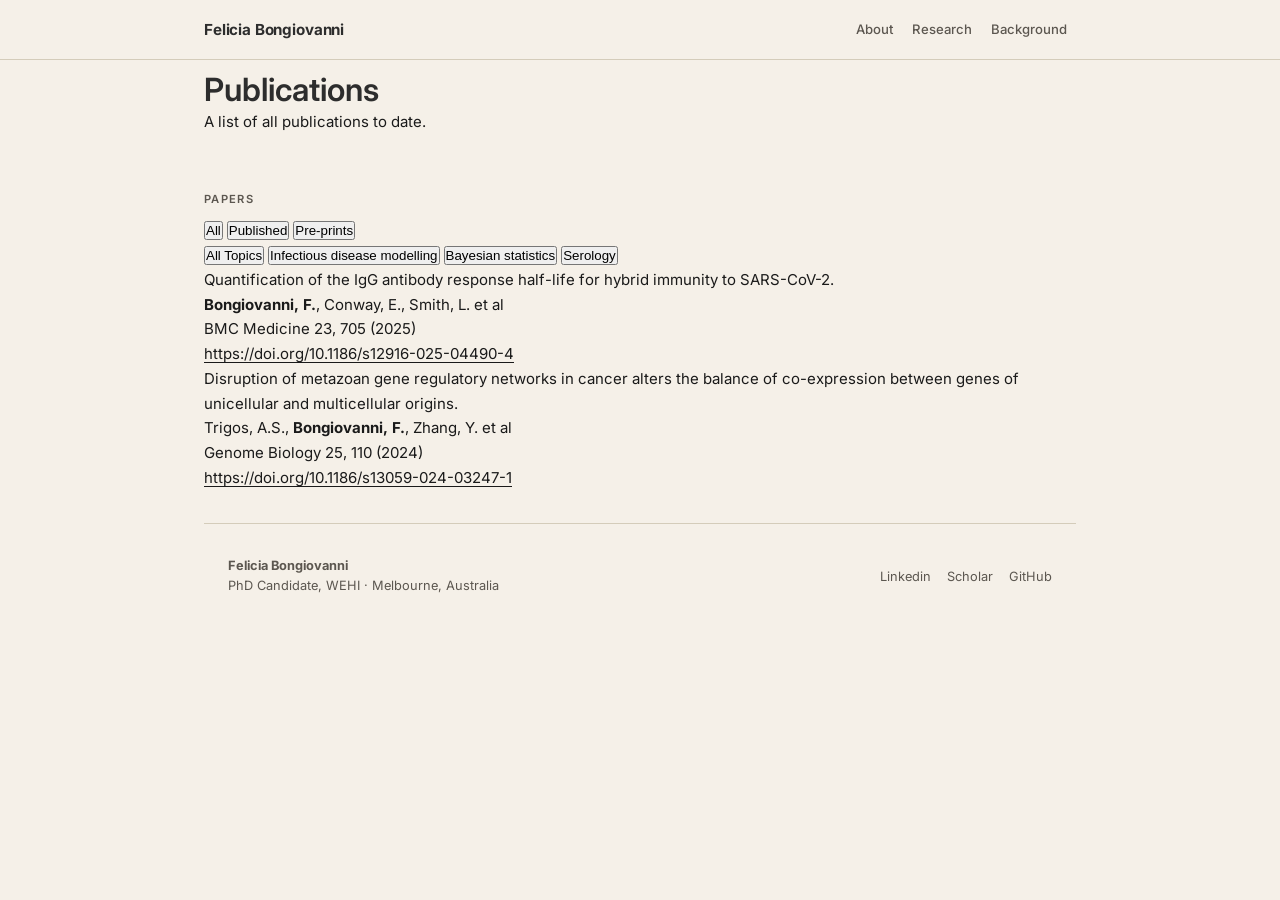
==== publications.html @ 47ed5c1d "Adding initial files for website" ====
<!DOCTYPE html>
<html lang="en">
<head>
  <meta charset="UTF-8">
  <meta name="viewport" content="width=device-width, initial-scale=1.0">
  <title>Publications</title>
  <link rel="stylesheet" href="css/style.css">
</head>
<body class="page-body">

  <!-- Navigation -->
  <nav class="nav">
    <div class="nav-inner">
      <a class="nav-logo" href="index.html">Felicia Bongiovanni</a>
      <button class="nav-toggle" id="navToggle" aria-label="Toggle menu">
        <svg width="20" height="20" fill="none" stroke="currentColor" stroke-width="2" viewBox="0 0 24 24">
          <line x1="3" y1="6" x2="21" y2="6"/><line x1="3" y1="12" x2="21" y2="12"/><line x1="3" y1="18" x2="21" y2="18"/>
        </svg>
      </button>
      <ul class="nav-links" id="navLinks">
        <li><a href="index.html#about">About</a></li>
        <li><a href="index.html#research">Research</a></li>
        <li><a href="index.html#background">Background</a></li>
      </ul>
      </a>
    </div>
  </nav>

  <!-- Page Header -->
  <div class="page-header">
    <div class="container">
      <p class="section-label"></p>
      <h1>Publications</h1>
      <p class="lead">A list of all publications to date.</p>
    </div>
  </div>


  <!-- ===== PUBLICATIONS ===== -->
  <section class="section" id="publications">
    <div class="container">
      <p class="section-label">Papers</p>

      <!-- Filter Bar -->
      <div class="filter-bar">
        <div class="filter-group filter-group-status">
          <button class="filter-btn filter-status active" data-status="all">All</button>
          <button class="filter-btn filter-status" data-status="published">Published</button>
          <button class="filter-btn filter-status" data-status="preprint">Pre-prints</button>
        </div>
        <div class="filter-group filter-group-topic">
          <button class="filter-btn filter-topic active" data-cat="all">All Topics</button>
          <button class="filter-btn filter-topic" data-cat="cat1">Infectious disease modelling</button>
          <button class="filter-btn filter-topic" data-cat="cat2">Bayesian statistics</button>
          <button class="filter-btn filter-topic" data-cat="cat3">Serology</button>
        </div>
      </div>

      <div class="pub-list">

        <!-- ── 2026 ── -->

        <div class="pub-card" data-status="published" data-cat="cat1">
          <div class="pub-title">Quantification of the IgG antibody response half-life for hybrid immunity to SARS-CoV-2.</div>
          <div class="pub-authors"><strong>Bongiovanni, F.</strong>, Conway, E., Smith, L. et al</div>
          <div class="pub-venue">BMC Medicine 23, 705 (2025)</div>
          <div class="pub-links"><a href="https://doi.org/10.1186/s12916-025-04490-4">https://doi.org/10.1186/s12916-025-04490-4</a></div>
        </div>
        
        <!-- ── 2024 ── -->
        
        <div class="pub-card" data-status="published" data-cat="">
          <div class="pub-title">Disruption of metazoan gene regulatory networks in cancer alters the balance of co-expression between genes of unicellular and multicellular origins.</div>
          <div class="pub-authors">Trigos, A.S., <strong>Bongiovanni, F.</strong>, Zhang, Y. et al</div>
          <div class="pub-venue">Genome Biology 25, 110 (2024)</div>
          <div class="pub-links"><a href="https://doi.org/10.1186/s13059-024-03247-1">https://doi.org/10.1186/s13059-024-03247-1</a></div>
        </div>
        
        
        
  <!-- Footer -->
 <footer>
    <div class="footer-inner">
      <div class="footer-left">
        <strong>Felicia Bongiovanni</strong><br>
        PhD Candidate, WEHI · Melbourne, Australia
      </div>
      <div class="footer-links">
        <a href="https://au.linkedin.com/in/felicia-bongiovanni" target="_blank" rel="noopener">Linkedin</a>
        <a href="https://scholar.google.com/citations?hl=en&user=94XxXnkAAAAJ" target="_blank" rel="noopener">Scholar</a>
        <a href="https://github.com/felbongiovanni" target="_blank" rel="noopener">GitHub</a>
      </div>
    </div>
  </footer>

  <script>
    document.getElementById('navToggle').addEventListener('click', function() {
      document.getElementById('navLinks').classList.toggle('open');
    });
  </script>
  <script src="js/filter.js"></script>
  <script src="js/pub-links.js"></script>
</body>
</html>
---- css/style.css ----
/* =========================================================
   Dhruv Kumar — Personal Website Stylesheet
   Based on PhantomGrad design system
   ========================================================= */

/* ---------- Google Fonts ---------- */
@import url('https://fonts.googleapis.com/css2?family=Inter:wght@300;400;500;600;700&display=swap');

/* ---------- Design Tokens ---------- */
:root {
  --bg:           #F5F0E8;
  --surface:      #EDE8DC;
  --surface-2:    #E5DFD1;
  --border:       #D4CCBA;
  --text:         #1A1A1A;
  --text-muted:   #5C5750;
  --accent:       #2D2D2D;
  --nav-height:   60px;
  --max-w:        920px;
  --radius:       6px;
  --gap:          1.5rem;
}

/* ---------- Reset & Base ---------- */
*, *::before, *::after { box-sizing: border-box; margin: 0; padding: 0; }

html { scroll-behavior: smooth; }

body {
  font-family: 'Inter', system-ui, sans-serif;
  background: var(--bg);
  color: var(--text);
  font-size: 15px;
  line-height: 1.65;
  -webkit-font-smoothing: antialiased;
}

a {
  color: var(--text);
  text-decoration: underline;
  text-underline-offset: 3px;
}
a:hover { color: var(--accent); }

h1, h2, h3, h4 {
  font-weight: 600;
  line-height: 1.25;
  color: var(--accent);
}

h1 { font-size: 2rem; }
h2 { font-size: 1.45rem; margin-bottom: 1.25rem; }
h3 { font-size: 1.1rem; margin-bottom: 0.5rem; }
h4 { font-size: 0.95rem; font-weight: 500; }

p { margin-bottom: 0.9rem; }
p:last-child { margin-bottom: 0; }

img { max-width: 100%; display: block; }

/* ---------- Layout ---------- */
.container {
  max-width: var(--max-w);
  margin: 0 auto;
  padding: 0 1.5rem;
}

.section {
  padding: 3.5rem 0;
}

.section + .section {
  border-top: 1px solid var(--border);
}

.section-label {
  font-size: 0.7rem;
  font-weight: 600;
  letter-spacing: 0.12em;
  text-transform: uppercase;
  color: var(--text-muted);
  margin-bottom: 0.6rem;
}

/* ---------- Navigation ---------- */
.nav {
  position: fixed;
  top: 0; left: 0; right: 0;
  height: var(--nav-height);
  background: var(--bg);
  border-bottom: 1px solid var(--border);
  z-index: 100;
  display: flex;
  align-items: center;
}

.nav-inner {
  max-width: var(--max-w);
  margin: 0 auto;
  padding: 0 1.5rem;
  width: 100%;
  display: flex;
  align-items: center;
  justify-content: space-between;
  gap: 1rem;
}

.nav-logo {
  font-weight: 700;
  font-size: 0.95rem;
  letter-spacing: -0.01em;
  text-decoration: none;
  color: var(--accent);
  white-space: nowrap;
  flex-shrink: 0;
}
.nav-logo:hover { color: var(--accent); }

.nav-links {
  display: flex;
  align-items: center;
  gap: 0.1rem;
  list-style: none;
  flex-wrap: nowrap;
}

.nav-links a {
  font-size: 0.82rem;
  font-weight: 500;
  text-decoration: none;
  color: var(--text-muted);
  padding: 0.3rem 0.55rem;
  border-radius: var(--radius);
  transition: color 0.15s, background 0.15s;
  white-space: nowrap;
}
.nav-links a:hover,
.nav-links a.active {
  color: var(--accent);
  background: var(--surface);
}

.nav-substack {
  display: flex;
  align-items: center;
  gap: 0.3rem;
  font-size: 0.8rem;
  font-weight: 500;
  text-decoration: none;
  color: var(--text-muted);
  padding: 0.3rem 0.55rem;
  border-radius: var(--radius);
  transition: color 0.15s, background 0.15s;
  flex-shrink: 0;
}
.nav-substack:hover { color: var(--accent); background: var(--surface); }

/* Hamburger */
.nav-toggle {
  display: none;
  background: none;
  border: none;
  cursor: pointer;
  padding: 0.3rem;
  color: var(--accent);
}
.nav-toggle svg { display: block; }

/* Page offset for fixed nav */
.page-body { padding-top: var(--nav-height); }

/* ---------- Hero with photo ---------- */
.hero-layout {
  display: flex;
  align-items: flex-start;
  gap: 3rem;
  justify-content: space-between;
}
.hero-text { flex: 1; min-width: 0; }
.hero-photo-col {
  flex-shrink: 0;
  display: flex;
  flex-direction: column;
  align-items: center;
  gap: 0.6rem;
  text-align: center;
  padding-top: 0.5rem;
}
.hero-director-photo {
  width: 140px;
  height: 140px;
  border-radius: 50%;
  object-fit: cover;
  border: 2px solid var(--border);
}

/* ---------- Director links (social buttons) ---------- */
.director-links {
  display: flex;
  gap: 0.6rem;
  flex-wrap: wrap;
}
.director-links a {
  font-size: 0.78rem;
  font-weight: 500;
  text-decoration: none;
  padding: 0.25rem 0.65rem;
  border: 1px solid var(--border);
  border-radius: 3px;
  color: var(--text-muted);
  transition: all 0.15s;
}
.director-links a:hover { border-color: var(--accent); color: var(--accent); }

/* ---------- Stats Strip ---------- */
.stats-strip {
  display: flex;
  gap: 2.5rem;
  flex-wrap: wrap;
}
.stat-item { text-align: center; }
.stat-number {
  font-size: 2rem;
  font-weight: 700;
  color: var(--accent);
  line-height: 1;
}
.stat-label {
  font-size: 0.78rem;
  color: var(--text-muted);
  margin-top: 0.2rem;
  text-transform: uppercase;
  letter-spacing: 0.06em;
}

/* ---------- Theme / Link Cards ---------- */
.theme-grid {
  display: grid;
  grid-template-columns: repeat(auto-fill, minmax(260px, 1fr));
  gap: 0.75rem;
}

.theme-card {
  background: var(--surface);
  border: 1px solid var(--border);
  border-radius: var(--radius);
  padding: 1rem 1.2rem;
}
.theme-card h3 { font-size: 0.9rem; margin-bottom: 0.25rem; }
.theme-card p { font-size: 0.82rem; color: var(--text-muted); margin: 0; }

/* Clickable link card variant */
.link-card {
  background: var(--surface);
  border: 1px solid var(--border);
  border-radius: var(--radius);
  padding: 1rem 1.2rem;
  text-decoration: none;
  display: block;
  transition: border-color 0.15s, background 0.15s;
}
.link-card:hover { border-color: var(--accent); background: var(--surface-2); }
.link-card h3 {
  font-size: 0.9rem;
  margin-bottom: 0.25rem;
  color: var(--accent);
}
.link-card p { font-size: 0.82rem; color: var(--text-muted); margin: 0; }

/* ---------- Inline tag list ---------- */
.inline-list {
  list-style: none;
  display: flex;
  flex-wrap: wrap;
  gap: 0.4rem;
}
.inline-list li {
  font-size: 0.82rem;
  background: var(--surface);
  border: 1px solid var(--border);
  border-radius: 3px;
  padding: 0.2rem 0.6rem;
  color: var(--text-muted);
}

/* ---------- Timeline ---------- */
.timeline-list { display: flex; flex-direction: column; }

.timeline-item {
  display: grid;
  grid-template-columns: 130px 1fr;
  gap: 0.5rem 1.2rem;
  align-items: baseline;
  padding: 0.85rem 0;
  border-bottom: 1px solid var(--border);
}
.timeline-item:first-child { border-top: 1px solid var(--border); }

.timeline-period {
  font-size: 0.78rem;
  color: var(--text-muted);
  font-weight: 500;
  white-space: nowrap;
}

.timeline-title {
  font-size: 0.9rem;
  font-weight: 600;
  line-height: 1.4;
  color: var(--accent);
}

.timeline-sub {
  font-size: 0.82rem;
  color: var(--text-muted);
  margin-top: 0.1rem;
}

/* ---------- Connect / Contact ---------- */
.connect-box {
  background: var(--surface);
  border: 1px solid var(--border);
  border-radius: var(--radius);
  padding: 2rem;
}
.connect-box h3 { margin-bottom: 0.75rem; }

.email-row {
  display: flex;
  align-items: flex-start;
  gap: 0.75rem;
  margin-top: 1rem;
}
.email-row:first-child { margin-top: 0; }

.email-label {
  font-size: 0.78rem;
  font-weight: 600;
  text-transform: uppercase;
  letter-spacing: 0.06em;
  color: var(--text-muted);
  min-width: 60px;
  padding-top: 0.15rem;
}

.email-addr {
  font-size: 0.9rem;
}

/* ---------- Footer ---------- */
footer {
  border-top: 1px solid var(--border);
  padding: 2rem 0;
  margin-top: 2rem;
}
.footer-inner {
  max-width: var(--max-w);
  margin: 0 auto;
  padding: 0 1.5rem;
  display: flex;
  justify-content: space-between;
  align-items: center;
  gap: 1rem;
  flex-wrap: wrap;
}
.footer-left {
  font-size: 0.8rem;
  color: var(--text-muted);
  line-height: 1.6;
}
.footer-links {
  display: flex;
  gap: 1rem;
}
.footer-links a {
  font-size: 0.8rem;
  color: var(--text-muted);
  text-decoration: none;
}
.footer-links a:hover { color: var(--accent); }

/* ---------- Responsive: Tablet ---------- */
@media (max-width: 768px) {
  h1 { font-size: 1.6rem; }
  h2 { font-size: 1.25rem; }

  .nav-links {
    display: none;
    flex-direction: column;
    position: absolute;
    top: var(--nav-height);
    left: 0; right: 0;
    background: var(--bg);
    border-bottom: 1px solid var(--border);
    padding: 0.75rem 1.5rem;
    gap: 0.1rem;
  }
  .nav-links.open { display: flex; }
  .nav-links a { padding: 0.5rem 0.3rem; }
  .nav-toggle { display: flex; }
  .nav-substack { display: none; }

  .stats-strip { gap: 1.5rem; justify-content: center; }
  .footer-inner { flex-direction: column; align-items: flex-start; }

  .timeline-item { grid-template-columns: 100px 1fr; }
}

/* ---------- Responsive: Mobile ---------- */
@media (max-width: 600px) {
  .hero-layout {
    flex-direction: column-reverse;
    align-items: flex-start;
    gap: 1.5rem;
  }
  .hero-photo-col {
    flex-direction: row;
    align-items: center;
    gap: 1rem;
    text-align: left;
  }
  .hero-director-photo { width: 80px; height: 80px; }
}

@media (max-width: 480px) {
  .container { padding: 0 1rem; }
  .section { padding: 2.5rem 0; }
  .theme-grid { grid-template-columns: 1fr; }
  .timeline-item { grid-template-columns: 1fr; gap: 0.2rem; }
  .timeline-period { font-size: 0.72rem; }
}
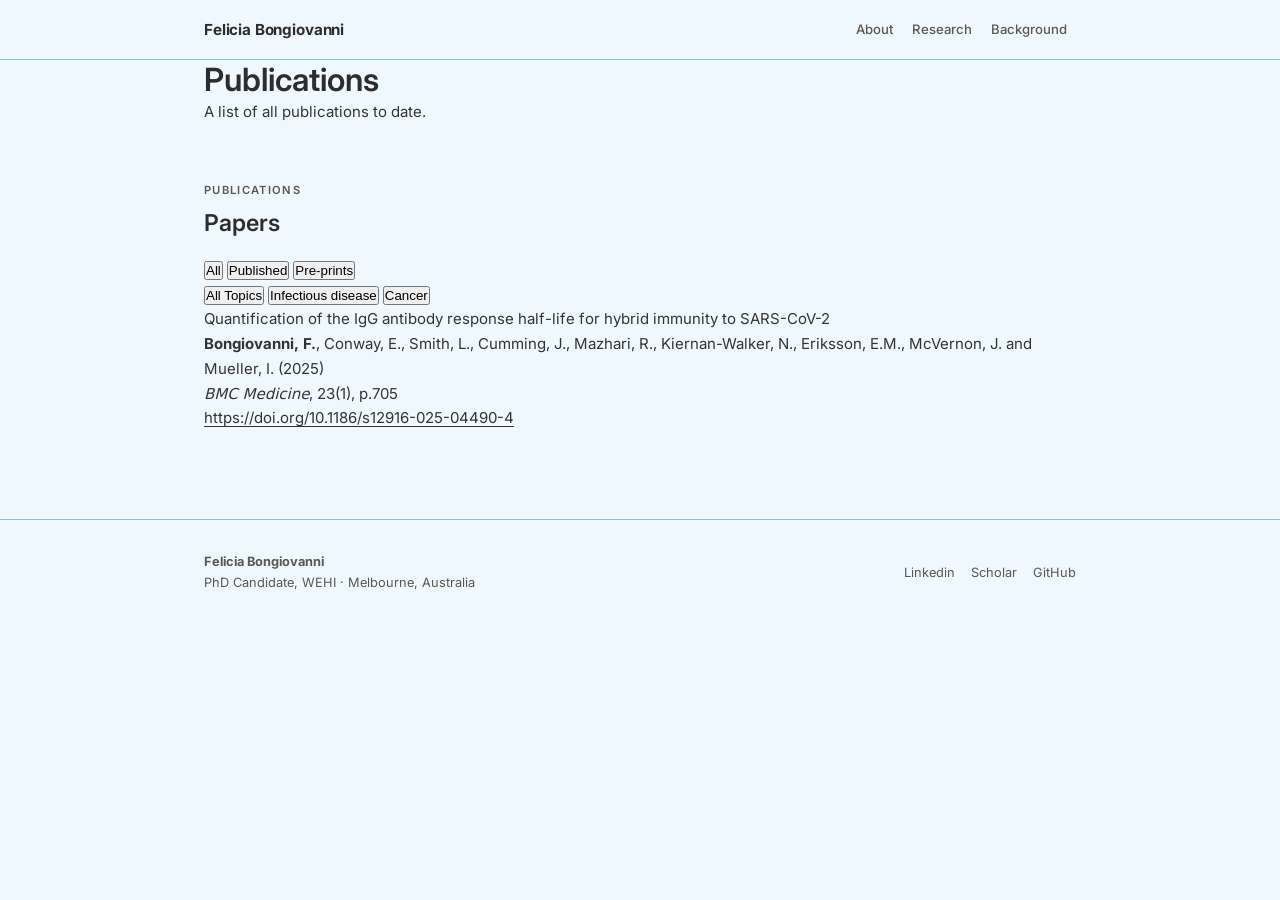
==== commit fcc065af: "Fixed publications" ====
--- a/publications.html
+++ b/publications.html
@@ -18,18 +18,16 @@
         </svg>
       </button>
       <ul class="nav-links" id="navLinks">
-        <li><a href="index.html#about">About</a></li>
-        <li><a href="index.html#research">Research</a></li>
-        <li><a href="index.html#background">Background</a></li>
+        <li><a href="#about">About</a></li>
+        <li><a href="#research">Research</a></li>
+        <li><a href="#background">Background</a></li>
       </ul>
-      </a>
     </div>
   </nav>
 
   <!-- Page Header -->
   <div class="page-header">
     <div class="container">
-      <p class="section-label"></p>
       <h1>Publications</h1>
       <p class="lead">A list of all publications to date.</p>
     </div>
@@ -39,7 +37,8 @@
   <!-- ===== PUBLICATIONS ===== -->
   <section class="section" id="publications">
     <div class="container">
-      <p class="section-label">Papers</p>
+      <p class="section-label">Publications</p>
+      <h2>Papers<span id="pub-count" style="font-size:1rem; font-weight:400; color:var(--text-muted)"></span></h2>
 
       <!-- Filter Bar -->
       <div class="filter-bar">
@@ -50,9 +49,9 @@
         </div>
         <div class="filter-group filter-group-topic">
           <button class="filter-btn filter-topic active" data-cat="all">All Topics</button>
-          <button class="filter-btn filter-topic" data-cat="cat1">Infectious disease modelling</button>
-          <button class="filter-btn filter-topic" data-cat="cat2">Bayesian statistics</button>
-          <button class="filter-btn filter-topic" data-cat="cat3">Serology</button>
+          <button class="filter-btn filter-topic" data-cat="cat1">Infectious disease</button>
+          <button class="filter-btn filter-topic" data-cat="cat2">Cancer</button>
+          
         </div>
       </div>
 
@@ -61,23 +60,19 @@
         <!-- ── 2026 ── -->
 
         <div class="pub-card" data-status="published" data-cat="cat1">
-          <div class="pub-title">Quantification of the IgG antibody response half-life for hybrid immunity to SARS-CoV-2.</div>
-          <div class="pub-authors"><strong>Bongiovanni, F.</strong>, Conway, E., Smith, L. et al</div>
-          <div class="pub-venue">BMC Medicine 23, 705 (2025)</div>
-          <div class="pub-links"><a href="https://doi.org/10.1186/s12916-025-04490-4">https://doi.org/10.1186/s12916-025-04490-4</a></div>
-        </div>
-        
-        <!-- ── 2024 ── -->
-        
-        <div class="pub-card" data-status="published" data-cat="">
-          <div class="pub-title">Disruption of metazoan gene regulatory networks in cancer alters the balance of co-expression between genes of unicellular and multicellular origins.</div>
-          <div class="pub-authors">Trigos, A.S., <strong>Bongiovanni, F.</strong>, Zhang, Y. et al</div>
-          <div class="pub-venue">Genome Biology 25, 110 (2024)</div>
-          <div class="pub-links"><a href="https://doi.org/10.1186/s13059-024-03247-1">https://doi.org/10.1186/s13059-024-03247-1</a></div>
+          <div class="pub-title">Quantification of the IgG antibody response half-life for hybrid immunity to SARS-CoV-2</div>
+          <div class="pub-authors"><strong>Bongiovanni, F.</strong>, Conway, E., Smith, L., Cumming, J., Mazhari, R., Kiernan-Walker, N., Eriksson, E.M., McVernon, J. and Mueller, I. (2025)</strong></div>
+          <div class="pub-venue"><i>BMC Medicine</i>, 23(1), p.705</div>
+          <div class="pub-links"></div><a href = https://doi.org/10.1186/s12916-025-04490-4>https://doi.org/10.1186/s12916-025-04490-4</a>
         </div>
         
         
         
+      </div><!-- /pub-list -->
+    </div>
+  </section>
+
+
   <!-- Footer -->
  <footer>
     <div class="footer-inner">
@@ -86,9 +81,9 @@
         PhD Candidate, WEHI · Melbourne, Australia
       </div>
       <div class="footer-links">
-        <a href="https://au.linkedin.com/in/felicia-bongiovanni" target="_blank" rel="noopener">Linkedin</a>
-        <a href="https://scholar.google.com/citations?hl=en&user=94XxXnkAAAAJ" target="_blank" rel="noopener">Scholar</a>
-        <a href="https://github.com/felbongiovanni" target="_blank" rel="noopener">GitHub</a>
+        <a href="https://au.linkedin.com/in/felicia-bongiovanni" target="_self" rel="noopener">Linkedin</a>
+        <a href="https://scholar.google.com/citations?hl=en&user=94XxXnkAAAAJ" target="_self" rel="noopener">Scholar</a>
+        <a href="https://github.com/felbongiovanni" target="_self" rel="noopener">GitHub</a>
       </div>
     </div>
   </footer>
--- a/css/style.css
+++ b/css/style.css
@@ -1,18 +1,13 @@
-/* =========================================================
-   Dhruv Kumar — Personal Website Stylesheet
-   Based on PhantomGrad design system
-   ========================================================= */
-
 /* ---------- Google Fonts ---------- */
 @import url('https://fonts.googleapis.com/css2?family=Inter:wght@300;400;500;600;700&display=swap');
 
 /* ---------- Design Tokens ---------- */
 :root {
-  --bg:           #F5F0E8;
-  --surface:      #EDE8DC;
-  --surface-2:    #E5DFD1;
-  --border:       #D4CCBA;
-  --text:         #1A1A1A;
+  --bg:           #F0F8FF;
+  --surface:      #CAE9F5;
+  --surface-2:    #EEEEEE;
+  --border:       #86C5D8;
+  --text:         #333333;
   --text-muted:   #5C5750;
   --accent:       #2D2D2D;
   --nav-height:   60px;
@@ -314,6 +309,21 @@
   font-size: 0.82rem;
   color: var(--text-muted);
   margin-top: 0.1rem;
+  white-space: normal;
+  max-width: 600px;
+  overflow-wrap: break-word;
+}
+
+.timeline-right {
+  font-size: 0.82rem;
+  margin-left: auto;
+  text-align: right;
+}
+
+.timeline-main {
+  display: flex;
+  align-items: center; /* centers right text vs title+sub block */
+  flex: 1;
 }
 
 /* ---------- Connect / Contact ---------- */
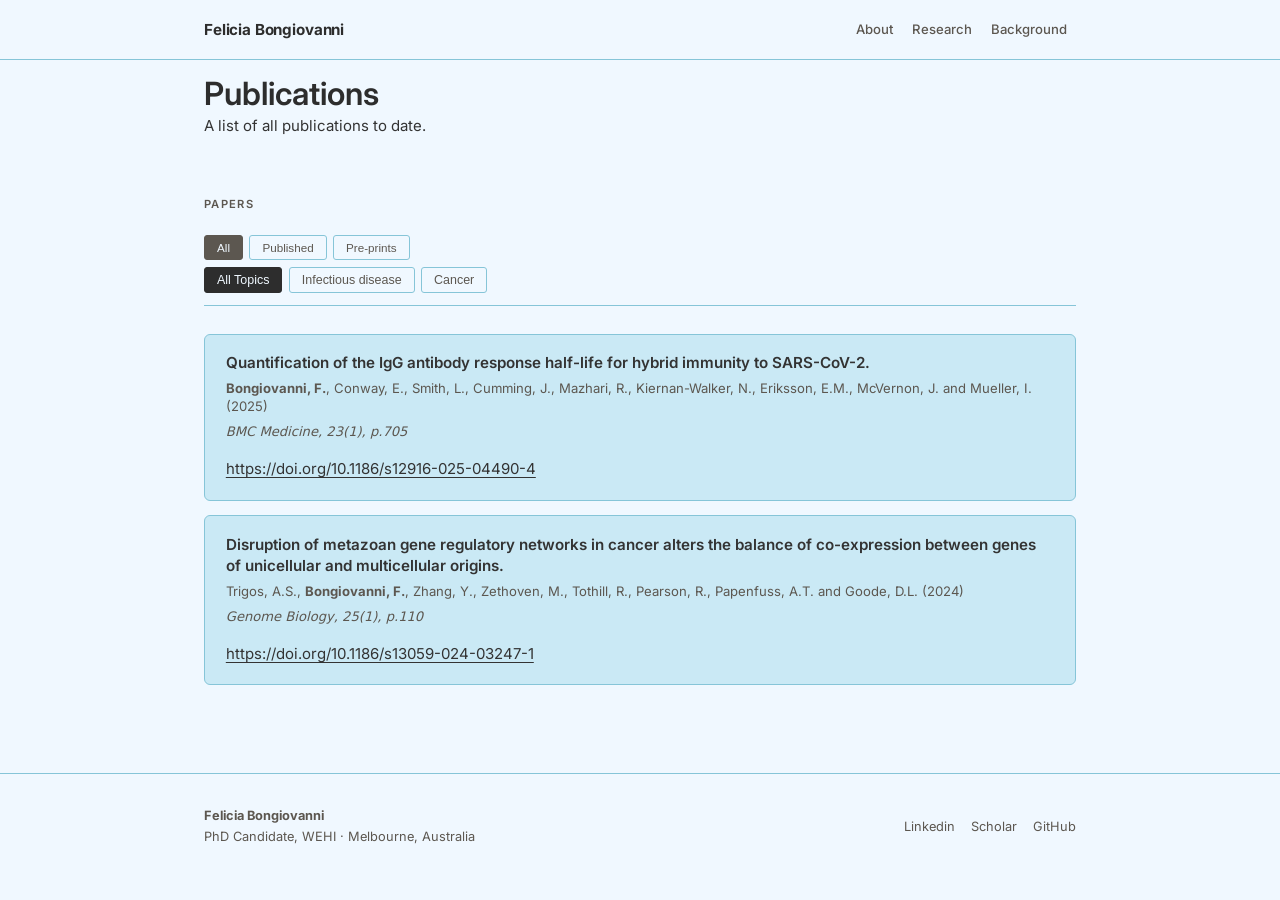
==== commit b50b1bac: "Added css styles for publications" ====
--- a/publications.html
+++ b/publications.html
@@ -28,6 +28,7 @@
   <!-- Page Header -->
   <div class="page-header">
     <div class="container">
+      <p></p>
       <h1>Publications</h1>
       <p class="lead">A list of all publications to date.</p>
     </div>
@@ -37,8 +38,7 @@
   <!-- ===== PUBLICATIONS ===== -->
   <section class="section" id="publications">
     <div class="container">
-      <p class="section-label">Publications</p>
-      <h2>Papers<span id="pub-count" style="font-size:1rem; font-weight:400; color:var(--text-muted)"></span></h2>
+      <p class="section-label">Papers</p>
 
       <!-- Filter Bar -->
       <div class="filter-bar">
@@ -57,13 +57,21 @@
 
       <div class="pub-list">
 
-        <!-- ── 2026 ── -->
 
         <div class="pub-card" data-status="published" data-cat="cat1">
-          <div class="pub-title">Quantification of the IgG antibody response half-life for hybrid immunity to SARS-CoV-2</div>
+          <div class="pub-title">Quantification of the IgG antibody response half-life for hybrid immunity to SARS-CoV-2.</div>
           <div class="pub-authors"><strong>Bongiovanni, F.</strong>, Conway, E., Smith, L., Cumming, J., Mazhari, R., Kiernan-Walker, N., Eriksson, E.M., McVernon, J. and Mueller, I. (2025)</strong></div>
           <div class="pub-venue"><i>BMC Medicine</i>, 23(1), p.705</div>
           <div class="pub-links"></div><a href = https://doi.org/10.1186/s12916-025-04490-4>https://doi.org/10.1186/s12916-025-04490-4</a>
+        </div>
+        <p></p>
+        
+        
+        <div class="pub-card" data-status="published" data-cat="cat2">
+          <div class="pub-title">Disruption of metazoan gene regulatory networks in cancer alters the balance of co-expression between genes of unicellular and multicellular origins.</div>
+          <div class="pub-authors">Trigos, A.S., <strong>Bongiovanni, F.</strong>, Zhang, Y., Zethoven, M., Tothill, R., Pearson, R., Papenfuss, A.T. and Goode, D.L. (2024)</strong></div>
+          <div class="pub-venue"><i>Genome Biology</i>, 25(1), p.110</div>
+          <div class="pub-links"></div><a href = https://doi.org/10.1186/s13059-024-03247-1>https://doi.org/10.1186/s13059-024-03247-1</a>
         </div>
         
         
--- a/css/style.css
+++ b/css/style.css
@@ -325,6 +325,60 @@
   align-items: center; /* centers right text vs title+sub block */
   flex: 1;
 }
+
+
+/* Publication card */
+.pub-card {
+  background: var(--surface);
+  border: 1px solid var(--border);
+  border-radius: var(--radius);
+  padding: 1.1rem 1.3rem;
+  display: flex;
+  flex-direction: column;
+  gap: 0.35rem;
+}
+.pub-card.hidden { display: none; }
+
+.pub-title {
+  font-size: 0.95rem;
+  font-weight: 600;
+  line-height: 1.4;
+}
+.pub-title a { text-decoration: none; }
+.pub-title a:hover { text-decoration: underline; }
+
+.pub-authors {
+  font-size: 0.82rem;
+  color: var(--text-muted);
+  line-height: 1.4;
+}
+
+.pub-venue {
+  font-size: 0.82rem;
+  color: var(--text-muted);
+  font-style: italic;
+}
+
+.pub-badges { display: flex; gap: 0.4rem; flex-wrap: wrap; margin-top: 0.1rem; }
+
+.pub-links {
+  display: flex;
+  gap: 0.5rem;
+  flex-wrap: wrap;
+  margin-top: 0.2rem;
+}
+.pub-link {
+  font-size: 0.75rem;
+  font-weight: 500;
+  text-decoration: none;
+  padding: 0.2rem 0.6rem;
+  border: 1px solid var(--border);
+  border-radius: 3px;
+  background: var(--bg);
+  color: var(--text-muted);
+  transition: border-color 0.15s, color 0.15s;
+}
+.pub-link:hover { border-color: var(--accent); color: var(--accent); }
 
 /* ---------- Connect / Contact ---------- */
 .connect-box {
@@ -416,6 +470,58 @@
   .timeline-item { grid-template-columns: 100px 1fr; }
 }
 
+
+/* ---------- Filter Bar (Publications) ---------- */
+.filter-bar {
+  display: flex;
+  flex-direction: column;
+  gap: 0.45rem;
+  margin-bottom: 1.75rem;
+  position: sticky;
+  top: var(--nav-height);
+  background: var(--bg);
+  padding: 0.75rem 0;
+  z-index: 50;
+  border-bottom: 1px solid var(--border);
+}
+
+.filter-group {
+  display: flex;
+  flex-wrap: wrap;
+  gap: 0.4rem;
+  align-items: center;
+}
+
+.filter-group-status .filter-btn {
+  font-size: 0.73rem;
+}
+
+.filter-group-status .filter-btn.active {
+  background: var(--text-muted);
+  color: var(--bg);
+  border-color: var(--text-muted);
+}
+
+.filter-group-topic .filter-btn.active {
+  background: var(--accent);
+  color: var(--bg);
+  border-color: var(--accent);
+}
+
+.filter-btn {
+  font-size: 0.78rem;
+  font-weight: 500;
+  padding: 0.3rem 0.75rem;
+  border-radius: 3px;
+  border: 1px solid var(--border);
+  background: var(--bg);
+  color: var(--text-muted);
+  cursor: pointer;
+  transition: all 0.15s;
+  white-space: nowrap;
+}
+.filter-btn:hover { border-color: var(--accent); color: var(--accent); }
+
 /* ---------- Responsive: Mobile ---------- */
 @media (max-width: 600px) {
   .hero-layout {
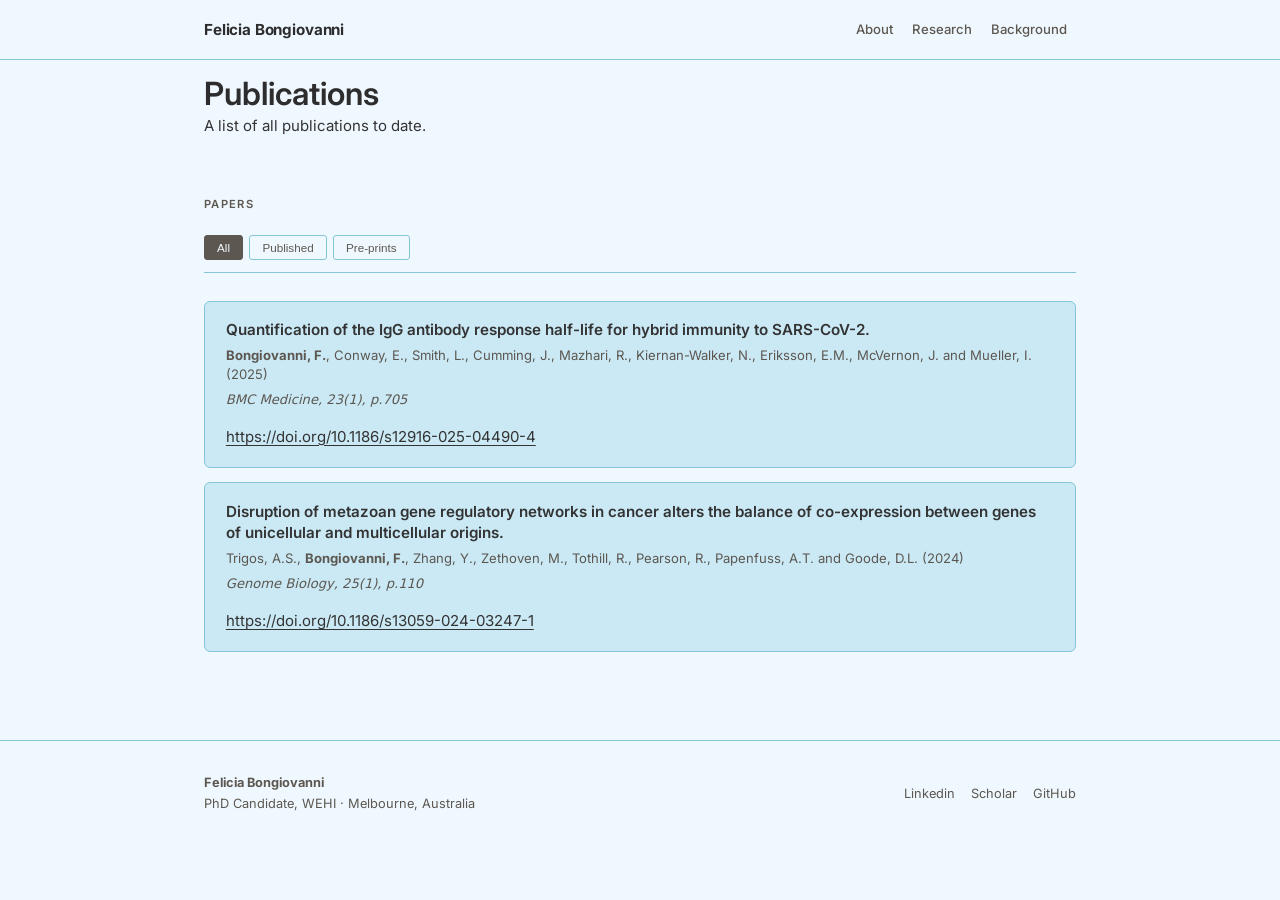
==== commit c81d5293: "Fixed filters for publications" ====
--- a/publications.html
+++ b/publications.html
@@ -18,9 +18,9 @@
         </svg>
       </button>
       <ul class="nav-links" id="navLinks">
-        <li><a href="#about">About</a></li>
-        <li><a href="#research">Research</a></li>
-        <li><a href="#background">Background</a></li>
+        <li><a href="index.html#about">About</a></li>
+        <li><a href="index.html#research">Research</a></li>
+        <li><a href="index.html#background">Background</a></li>
       </ul>
     </div>
   </nav>
@@ -46,11 +46,6 @@
           <button class="filter-btn filter-status active" data-status="all">All</button>
           <button class="filter-btn filter-status" data-status="published">Published</button>
           <button class="filter-btn filter-status" data-status="preprint">Pre-prints</button>
-        </div>
-        <div class="filter-group filter-group-topic">
-          <button class="filter-btn filter-topic active" data-cat="all">All Topics</button>
-          <button class="filter-btn filter-topic" data-cat="cat1">Infectious disease</button>
-          <button class="filter-btn filter-topic" data-cat="cat2">Cancer</button>
           
         </div>
       </div>
@@ -58,7 +53,7 @@
       <div class="pub-list">
 
 
-        <div class="pub-card" data-status="published" data-cat="cat1">
+        <div class="pub-card" data-status="published">
           <div class="pub-title">Quantification of the IgG antibody response half-life for hybrid immunity to SARS-CoV-2.</div>
           <div class="pub-authors"><strong>Bongiovanni, F.</strong>, Conway, E., Smith, L., Cumming, J., Mazhari, R., Kiernan-Walker, N., Eriksson, E.M., McVernon, J. and Mueller, I. (2025)</strong></div>
           <div class="pub-venue"><i>BMC Medicine</i>, 23(1), p.705</div>
@@ -67,7 +62,7 @@
         <p></p>
         
         
-        <div class="pub-card" data-status="published" data-cat="cat2">
+        <div class="pub-card" data-status="published">
           <div class="pub-title">Disruption of metazoan gene regulatory networks in cancer alters the balance of co-expression between genes of unicellular and multicellular origins.</div>
           <div class="pub-authors">Trigos, A.S., <strong>Bongiovanni, F.</strong>, Zhang, Y., Zethoven, M., Tothill, R., Pearson, R., Papenfuss, A.T. and Goode, D.L. (2024)</strong></div>
           <div class="pub-venue"><i>Genome Biology</i>, 25(1), p.110</div>
